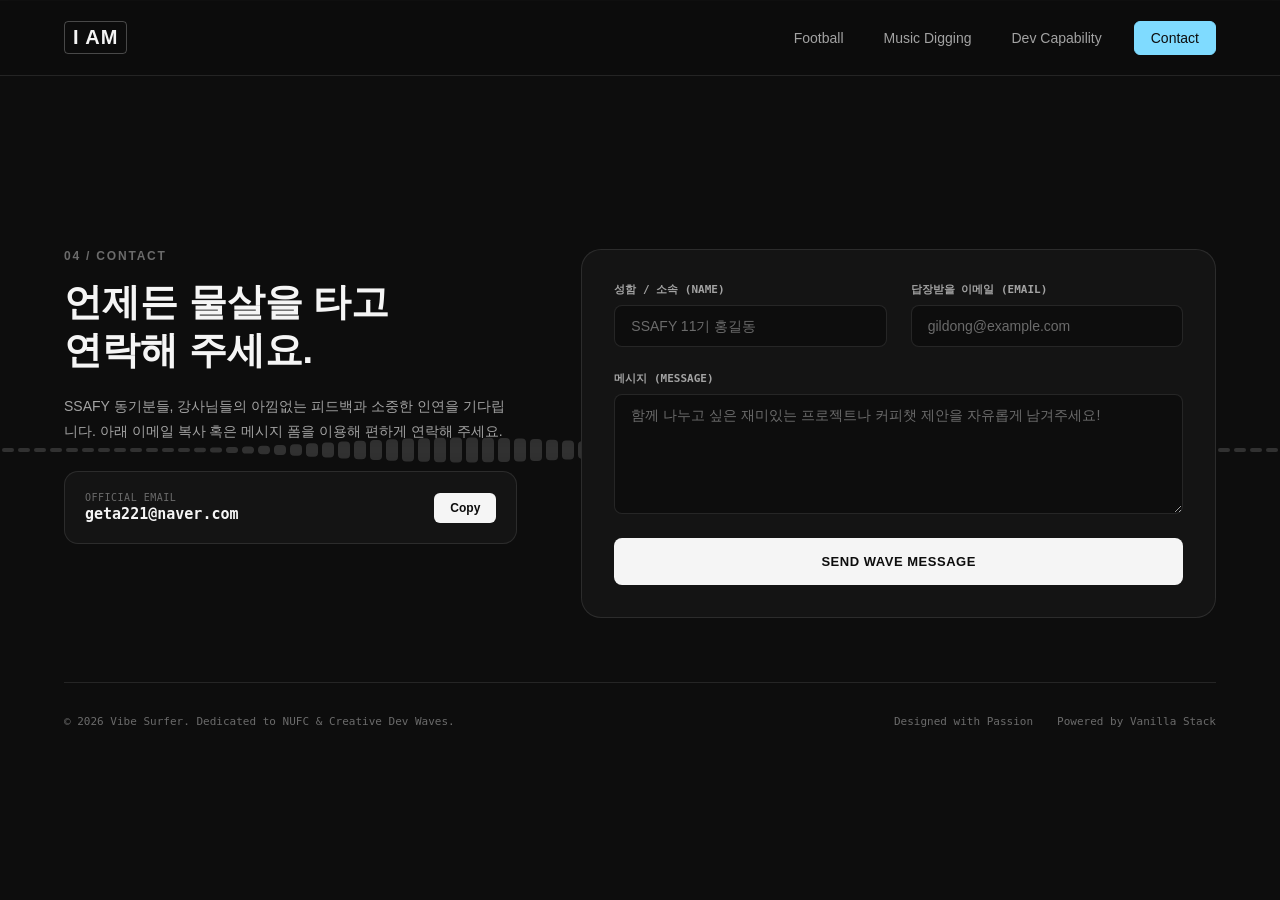
==== contact.html @ 8ff80fff "feat: 컨택트 페이지" ====
<!DOCTYPE html>
<html lang="ko">
<head>
<meta charset="UTF-8">
<meta name="viewport" content="width=device-width, initial-scale=1.0">
<title>I AM | 이준희 — Contact</title>

<!-- ==========================================================
     네비게이션 바 스타일 (nav-component.html 원본 그대로, 수정 금지)
     ========================================================== -->
<style>
:root {
  --color-bg-primary: #0d0d0d;
  --color-bg-secondary: #141414;
  --color-bg-elevated: #1a1a1a;

  --color-text-primary: #f5f5f5;
  --color-text-secondary: #a3a3a3;
  --color-text-muted: #6b6b6b;

  --color-border: rgba(255, 255, 255, 0.1);
  --color-border-strong: rgba(255, 255, 255, 0.25);

  /* 뉴캐슬 스카이블루 포인트 컬러 */
  --color-accent: #7fdbff;
  --color-accent-dim: rgba(127, 219, 255, 0.15);

  --nav-height: 76px;
  --transition-fast: 0.2s ease;
  --transition-medium: 0.35s cubic-bezier(0.4, 0, 0.2, 1);
}

.site-header {
  position: fixed;
  top: 0;
  left: 0;
  width: 100%;
  height: var(--nav-height);
  z-index: 1000;
  background-color: rgba(13, 13, 13, 0.75);
  backdrop-filter: blur(10px);
  -webkit-backdrop-filter: blur(10px);
  border-bottom: 1px solid var(--color-border);
}

.nav-container {
  max-width: 1200px;
  height: 100%;
  margin: 0 auto;
  padding: 0 24px;
  display: flex;
  align-items: center;
  justify-content: space-between;
  box-sizing: border-box;
}

.brand {
  display: flex;
  align-items: center;
  text-decoration: none;
  font-size: 20px;
  font-weight: 900;
  letter-spacing: 0.05em;
  color: var(--color-text-primary);
  transition: opacity var(--transition-fast);
}

.brand:hover { opacity: 0.8; }

.brand-text {
  padding: 4px 8px;
  border: 1px solid var(--color-border-strong);
  border-radius: 4px;
}

.nav-list {
  display: flex;
  align-items: center;
  gap: 8px;
  list-style: none;
  margin: 0;
  padding: 0;
}

.nav-link {
  position: relative;
  display: inline-block;
  padding: 8px 16px;
  font-size: 14px;
  font-weight: 500;
  color: var(--color-text-secondary);
  text-decoration: none;
  border-radius: 6px;
  transition: color var(--transition-fast), background-color var(--transition-fast);
}

.nav-link::after {
  content: "";
  position: absolute;
  left: 16px;
  right: 16px;
  bottom: 2px;
  height: 2px;
  background-color: var(--color-accent);
  transform: scaleX(0);
  transform-origin: center;
  transition: transform var(--transition-fast);
}

.nav-link:hover { color: var(--color-text-primary); }
.nav-link:hover::after { transform: scaleX(1); }

.nav-link.is-active { color: var(--color-accent); }
.nav-link.is-active::after { transform: scaleX(1); }

.nav-link--cta {
  color: var(--color-text-primary);
  border: 1px solid var(--color-border-strong);
  margin-left: 8px;
}
.nav-link--cta::after { display: none; }
.nav-link--cta:hover {
  background-color: var(--color-text-primary);
  color: var(--color-bg-primary);
  border-color: var(--color-text-primary);
}
.nav-link--cta.is-active {
  background-color: var(--color-accent);
  color: var(--color-bg-primary);
  border-color: var(--color-accent);
}

.hamburger-btn {
  display: none;
  flex-direction: column;
  justify-content: center;
  align-items: center;
  gap: 5px;
  width: 40px;
  height: 40px;
  background: transparent;
  border: none;
  cursor: pointer;
  padding: 0;
}

.hamburger-line {
  width: 22px;
  height: 2px;
  background-color: var(--color-text-primary);
  border-radius: 2px;
  transition: transform var(--transition-medium), opacity var(--transition-medium);
}

.hamburger-btn.is-open .hamburger-line:nth-child(1) { transform: translateY(7px) rotate(45deg); }
.hamburger-btn.is-open .hamburger-line:nth-child(2) { opacity: 0; }
.hamburger-btn.is-open .hamburger-line:nth-child(3) { transform: translateY(-7px) rotate(-45deg); }

@media (max-width: 768px) {
  .hamburger-btn { display: flex; }

  .main-nav {
    position: absolute;
    top: var(--nav-height);
    left: 0;
    width: 100%;
    background-color: var(--color-bg-secondary);
    border-bottom: 1px solid var(--color-border);
    overflow: hidden;
    max-height: 0;
    transition: max-height var(--transition-medium);
  }

  .main-nav.is-open { max-height: 400px; }

  .nav-list {
    flex-direction: column;
    align-items: stretch;
    gap: 0;
    padding: 8px 16px 20px;
  }

  .nav-link {
    display: block;
    width: 100%;
    padding: 14px 12px;
    border-radius: 8px;
  }

  .nav-link::after { display: none; }
  .nav-link.is-active { background-color: var(--color-accent-dim); }

  .nav-link--cta { margin-left: 0; margin-top: 8px; text-align: center; }
}
</style>

<!-- 컨택트 페이지 전용 스타일 -->
<link rel="stylesheet" href="contact-style.css">
</head>
<body>

<!-- ==========================================================
     네비게이션 바 마크업 (nav-component.html 원본 그대로, 수정 금지)
     - 현재 페이지 표시를 위해 Contact 링크에만 is-active 클래스 부여
     ========================================================== -->
<header class="site-header">
  <div class="nav-container">

    <a href="landing.html" class="brand" aria-label="I AM 홈으로 이동">
      <span class="brand-text">I AM</span>
    </a>

    <nav class="main-nav" id="main-nav" aria-label="주요 메뉴">
      <ul class="nav-list" id="nav-list">
        <li><a href="football.html" class="nav-link">Football</a></li>
        <li><a href="music.html" class="nav-link">Music Digging</a></li>
        <li><a href="dev.html" class="nav-link">Dev Capability</a></li>
        <li><a href="contact.html" class="nav-link nav-link--cta is-active">Contact</a></li>
      </ul>
    </nav>

    <button
      type="button"
      class="hamburger-btn"
      id="hamburger-btn"
      aria-label="메뉴 열기"
      aria-expanded="false"
      aria-controls="nav-list"
    >
      <span class="hamburger-line"></span>
      <span class="hamburger-line"></span>
      <span class="hamburger-line"></span>
    </button>

  </div>
</header>

<!-- ==========================================================
     컨택트 본문 — vibe_surfer_portfolio.html의 #contact 섹션 이식
     ========================================================== -->
<canvas id="visualizer-canvas" class="bg-visualizer" aria-hidden="true"></canvas>

<main>
  <section class="contact-section">
    <div class="contact-container">
      <div class="contact-grid">

        <!-- 왼쪽 연락처 요약 카드 -->
        <div class="contact-summary">
          <p class="section-eyebrow">04 / CONTACT</p>
          <h2 class="section-title">언제든 물살을 타고<br>연락해 주세요.</h2>
          <p class="section-text">
            SSAFY 동기분들, 강사님들의 아낌없는 피드백과 소중한 인연을 기다립니다.
            아래 이메일 복사 혹은 메시지 폼을 이용해 편하게 연락해 주세요.
          </p>

          <!-- 이메일 클립보드 복사 카드 -->
          <div class="email-card">
            <div class="email-card-text">
              <span class="eyebrow-mono">OFFICIAL EMAIL</span>
              <span id="email-text" class="email-value">geta221@naver.com</span>
            </div>
            <button type="button" id="copy-btn" class="copy-btn">Copy</button>
          </div>
          <div id="copy-toast" class="copy-toast is-hidden">✓ 이메일 주소가 클립보드에 복사되었습니다!</div>
        </div>

        <!-- 오른쪽 메시지 폼 -->
        <div class="contact-form-wrap">
          <form id="contact-form" class="contact-form">
            <div class="form-row">
              <div class="form-field">
                <label for="name" class="form-label">성함 / 소속 (Name)</label>
                <input type="text" id="name" name="name" required class="form-input" placeholder="SSAFY 11기 홍길동">
              </div>
              <div class="form-field">
                <label for="email" class="form-label">답장받을 이메일 (Email)</label>
                <input type="email" id="email" name="email" required class="form-input" placeholder="gildong@example.com">
              </div>
            </div>

            <div class="form-field">
              <label for="message" class="form-label">메시지 (Message)</label>
              <textarea id="message" name="message" rows="5" required class="form-input form-textarea" placeholder="함께 나누고 싶은 재미있는 프로젝트나 커피챗 제안을 자유롭게 남겨주세요!"></textarea>
            </div>

            <button type="submit" class="form-submit">Send Wave Message</button>
          </form>
          <div id="form-success" class="form-success is-hidden">
            🎉 메시지가 전송되었습니다! 기획해주신 감성을 따라 빠르게 답변드릴게요.
          </div>
        </div>

      </div>

      <!-- 하단 카피라이트 -->
      <div class="contact-footer">
        <div>&copy; 2026 Vibe Surfer. Dedicated to NUFC &amp; Creative Dev Waves.</div>
        <div class="contact-footer-meta">
          <span>Designed with Passion</span>
          <span>Powered by Vanilla Stack</span>
        </div>
      </div>
    </div>
  </section>
</main>

<!-- ==========================================================
     네비게이션 바 스크립트 (nav-component.html 원본 그대로, 수정 금지)
     ========================================================== -->
<script>
document.addEventListener('DOMContentLoaded', () => {
  const hamburgerBtn = document.getElementById('hamburger-btn');
  const mainNav = document.getElementById('main-nav');
  const navLinks = document.querySelectorAll('.nav-link');

  /* ----------------------------------------------------------
     1. 햄버거 메뉴 열기/닫기
     ---------------------------------------------------------- */
  function openMenu() {
    mainNav.classList.add('is-open');
    hamburgerBtn.classList.add('is-open');
    hamburgerBtn.setAttribute('aria-expanded', 'true');
    hamburgerBtn.setAttribute('aria-label', '메뉴 닫기');
  }

  function closeMenu() {
    mainNav.classList.remove('is-open');
    hamburgerBtn.classList.remove('is-open');
    hamburgerBtn.setAttribute('aria-expanded', 'false');
    hamburgerBtn.setAttribute('aria-label', '메뉴 열기');
  }

  hamburgerBtn.addEventListener('click', () => {
    mainNav.classList.contains('is-open') ? closeMenu() : openMenu();
  });

  navLinks.forEach((link) => {
    link.addEventListener('click', () => {
      if (mainNav.classList.contains('is-open')) closeMenu();
    });
  });

  let resizeTimer;
  window.addEventListener('resize', () => {
    clearTimeout(resizeTimer);
    resizeTimer = setTimeout(() => {
      if (window.innerWidth > 768) closeMenu();
    }, 150);
  });

  /* ----------------------------------------------------------
     2. 현재 페이지 파일명을 기준으로 is-active 자동 부여
        (각 페이지에서 별도 설정 없이 동작)
     ---------------------------------------------------------- */
  const currentFile = window.location.pathname.split('/').pop() || 'index.html';

  navLinks.forEach((link) => {
    const linkFile = link.getAttribute('href');
    if (linkFile === currentFile) {
      link.classList.add('is-active');
    }
  });
});
</script>

<!-- 컨택트 페이지 전용 스크립트 -->
<script src="contact-script.js"></script>
</body>
</html>
---- contact-style.css ----
/* ==========================================================
   contact.html 전용 스타일
   - :root 색상 변수는 nav-component의 <style>에서 이미 정의됨
     (--color-bg-primary, --color-text-primary, --color-accent 등)
   - 여기서는 기존 변수를 재사용하고, 새로 필요한 색상만
     동일한 네이밍 규칙으로 :root에 추가함 (하드코딩 금지)
   ========================================================== */

:root {
  /* 폼 성공 메시지용 그린 톤 — 기존 팔레트에 없어 추가 */
  --color-success: #34d399;
  --color-success-dim: rgba(52, 211, 153, 0.1);
  --color-success-border: rgba(52, 211, 153, 0.3);
}

* {
  box-sizing: border-box;
}

html, body {
  margin: 0;
  padding: 0;
  background-color: var(--color-bg-primary);
  color: var(--color-text-primary);
  font-family: -apple-system, BlinkMacSystemFont, 'Segoe UI', Roboto, 'Pretendard', sans-serif;
  overflow-x: hidden;
}

main {
  position: relative;
  z-index: 1;
}

/* ==========================================================
   배경 오디오 비주얼라이저 캔버스
   ========================================================== */
.bg-visualizer {
  position: fixed;
  inset: 0;
  width: 100%;
  height: 100%;
  pointer-events: none;
  z-index: 0;
  opacity: 0.2;
}

/* ==========================================================
   섹션 — 화면 세로 중앙 정렬
   ========================================================== */
.contact-section {
  position: relative;
  min-height: 100vh;
  display: flex;
  align-items: center;
  padding: calc(var(--nav-height) + 40px) 24px 40px;
  border-top: 1px solid var(--color-border);
  box-sizing: border-box;
}

.contact-container {
  max-width: 1152px;
  width: 100%;
  margin: 0 auto;
}

.contact-grid {
  display: grid;
  grid-template-columns: 1fr;
  gap: 56px;
}

.section-eyebrow {
  font-size: 12px;
  font-weight: 700;
  letter-spacing: 0.15em;
  text-transform: uppercase;
  color: var(--color-text-muted);
  margin: 0 0 16px;
}

.section-title {
  font-size: clamp(26px, 4vw, 38px);
  font-weight: 900;
  line-height: 1.25;
  color: var(--color-text-primary);
  margin: 0 0 20px;
}

.section-text {
  font-size: 14px;
  line-height: 1.75;
  color: var(--color-text-secondary);
  margin: 0 0 28px;
}

.eyebrow-mono {
  display: block;
  font-family: 'SFMono-Regular', Consolas, monospace;
  font-size: 10px;
  letter-spacing: 0.05em;
  color: var(--color-text-muted);
  margin-bottom: 2px;
}

/* ==========================================================
   왼쪽: 연락처 요약 + 이메일 카드
   ========================================================== */
.email-card {
  display: flex;
  align-items: center;
  justify-content: space-between;
  gap: 16px;
  padding: 20px;
  border-radius: 14px;
  background-color: var(--color-bg-secondary);
  border: 1px solid var(--color-border);
}

.email-card-text {
  overflow: hidden;
}

.email-value {
  display: block;
  font-family: 'SFMono-Regular', Consolas, monospace;
  font-weight: 700;
  font-size: 15px;
  color: var(--color-text-primary);
  white-space: nowrap;
  overflow: hidden;
  text-overflow: ellipsis;
}

.copy-btn {
  flex-shrink: 0;
  padding: 8px 16px;
  border: none;
  border-radius: 6px;
  background-color: var(--color-text-primary);
  color: var(--color-bg-primary);
  font-size: 12px;
  font-weight: 700;
  cursor: pointer;
  transition: background-color var(--transition-fast);
}

.copy-btn:hover {
  background-color: var(--color-accent);
}

.copy-toast {
  margin-top: 12px;
  padding-left: 8px;
  font-size: 12px;
  font-weight: 500;
  color: var(--color-success);
}

.is-hidden {
  display: none;
}

/* ==========================================================
   오른쪽: 메시지 폼
   ========================================================== */
.contact-form {
  display: flex;
  flex-direction: column;
  gap: 24px;
  padding: 32px;
  border-radius: 20px;
  background-color: var(--color-bg-secondary);
  border: 1px solid var(--color-border);
}

.form-row {
  display: grid;
  grid-template-columns: 1fr;
  gap: 24px;
}

.form-field {
  display: flex;
  flex-direction: column;
  gap: 8px;
}

.form-label {
  font-family: 'SFMono-Regular', Consolas, monospace;
  font-size: 11px;
  font-weight: 700;
  text-transform: uppercase;
  color: var(--color-text-secondary);
}

.form-input {
  width: 100%;
  padding: 12px 16px;
  border-radius: 8px;
  background-color: var(--color-bg-primary);
  border: 1px solid var(--color-border);
  color: var(--color-text-primary);
  font-size: 14px;
  font-family: inherit;
  transition: border-color var(--transition-fast);
}

.form-input::placeholder {
  color: var(--color-text-muted);
}

.form-input:focus {
  outline: none;
  border-color: var(--color-accent);
}

.form-textarea {
  resize: vertical;
  min-height: 120px;
}

.form-submit {
  width: 100%;
  padding: 16px;
  border: none;
  border-radius: 8px;
  background-color: var(--color-text-primary);
  color: var(--color-bg-primary);
  font-size: 13px;
  font-weight: 800;
  letter-spacing: 0.04em;
  text-transform: uppercase;
  cursor: pointer;
  transition: background-color var(--transition-fast);
}

.form-submit:hover {
  background-color: var(--color-accent);
}

.form-success {
  margin-top: 16px;
  padding: 16px;
  border-radius: 10px;
  background-color: var(--color-success-dim);
  border: 1px solid var(--color-success-border);
  color: var(--color-success);
  font-size: 13px;
}

/* ==========================================================
   하단 카피라이트
   ========================================================== */
.contact-footer {
  display: flex;
  flex-direction: column;
  align-items: center;
  gap: 16px;
  margin-top: 64px;
  padding-top: 32px;
  border-top: 1px solid var(--color-border);
  font-family: 'SFMono-Regular', Consolas, monospace;
  font-size: 11px;
  color: var(--color-text-muted);
  text-align: center;
}

.contact-footer-meta {
  display: flex;
  gap: 24px;
}

/* ==========================================================
   반응형
   ========================================================== */
@media (min-width: 640px) {
  .form-row {
    grid-template-columns: 1fr 1fr;
  }
}

@media (min-width: 1024px) {
  .contact-grid {
    grid-template-columns: 5fr 7fr;
    gap: 64px;
  }

  .contact-footer {
    flex-direction: row;
    align-items: center;
    justify-content: space-between;
    text-align: left;
  }
}
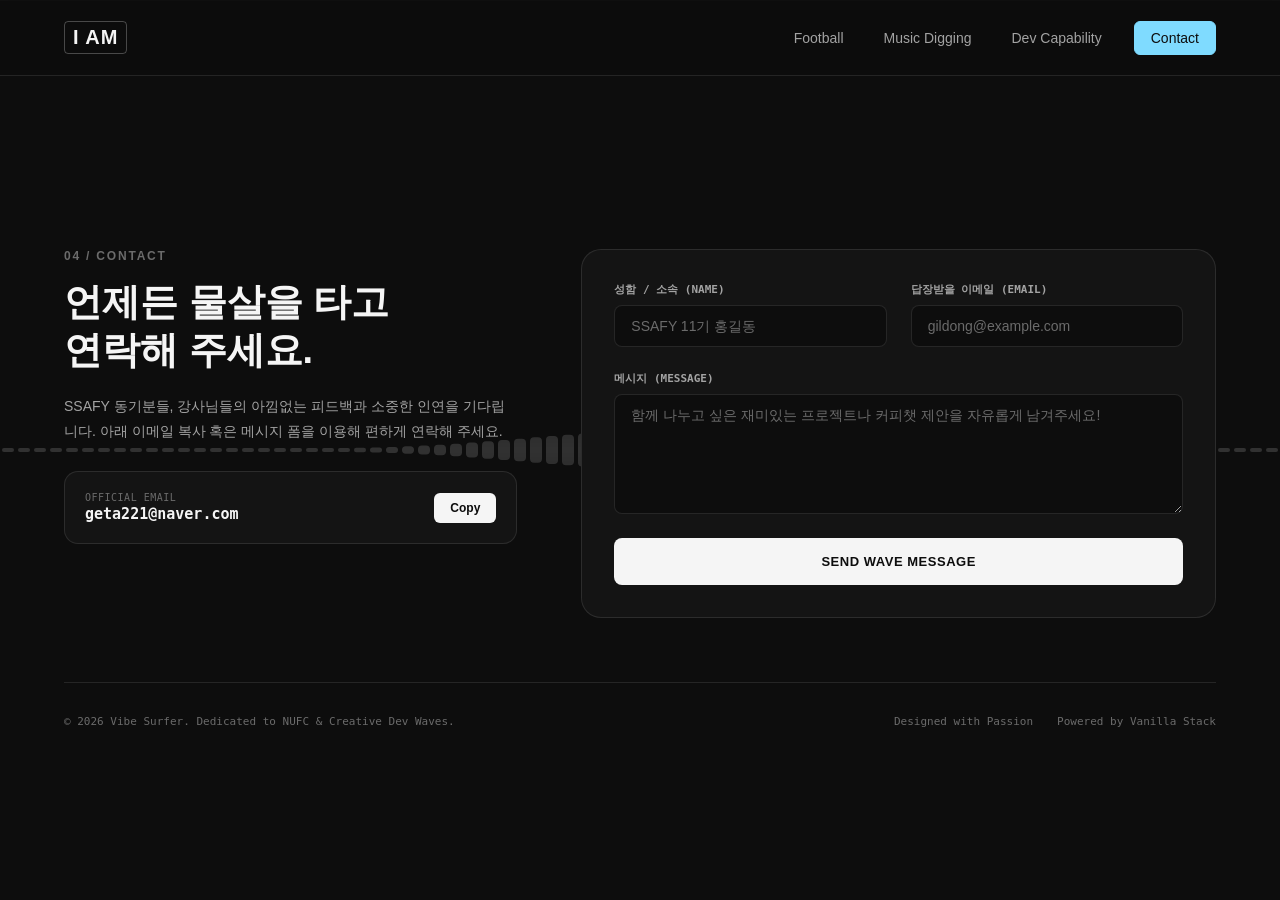
==== commit b30b0cb2: "랜딩페이지 파일 이름 변경" ====
--- a/contact.html
+++ b/contact.html
@@ -206,7 +206,7 @@
 <header class="site-header">
   <div class="nav-container">
 
-    <a href="landing.html" class="brand" aria-label="I AM 홈으로 이동">
+    <a href="index.html" class="brand" aria-label="I AM 홈으로 이동">
       <span class="brand-text">I AM</span>
     </a>
 
